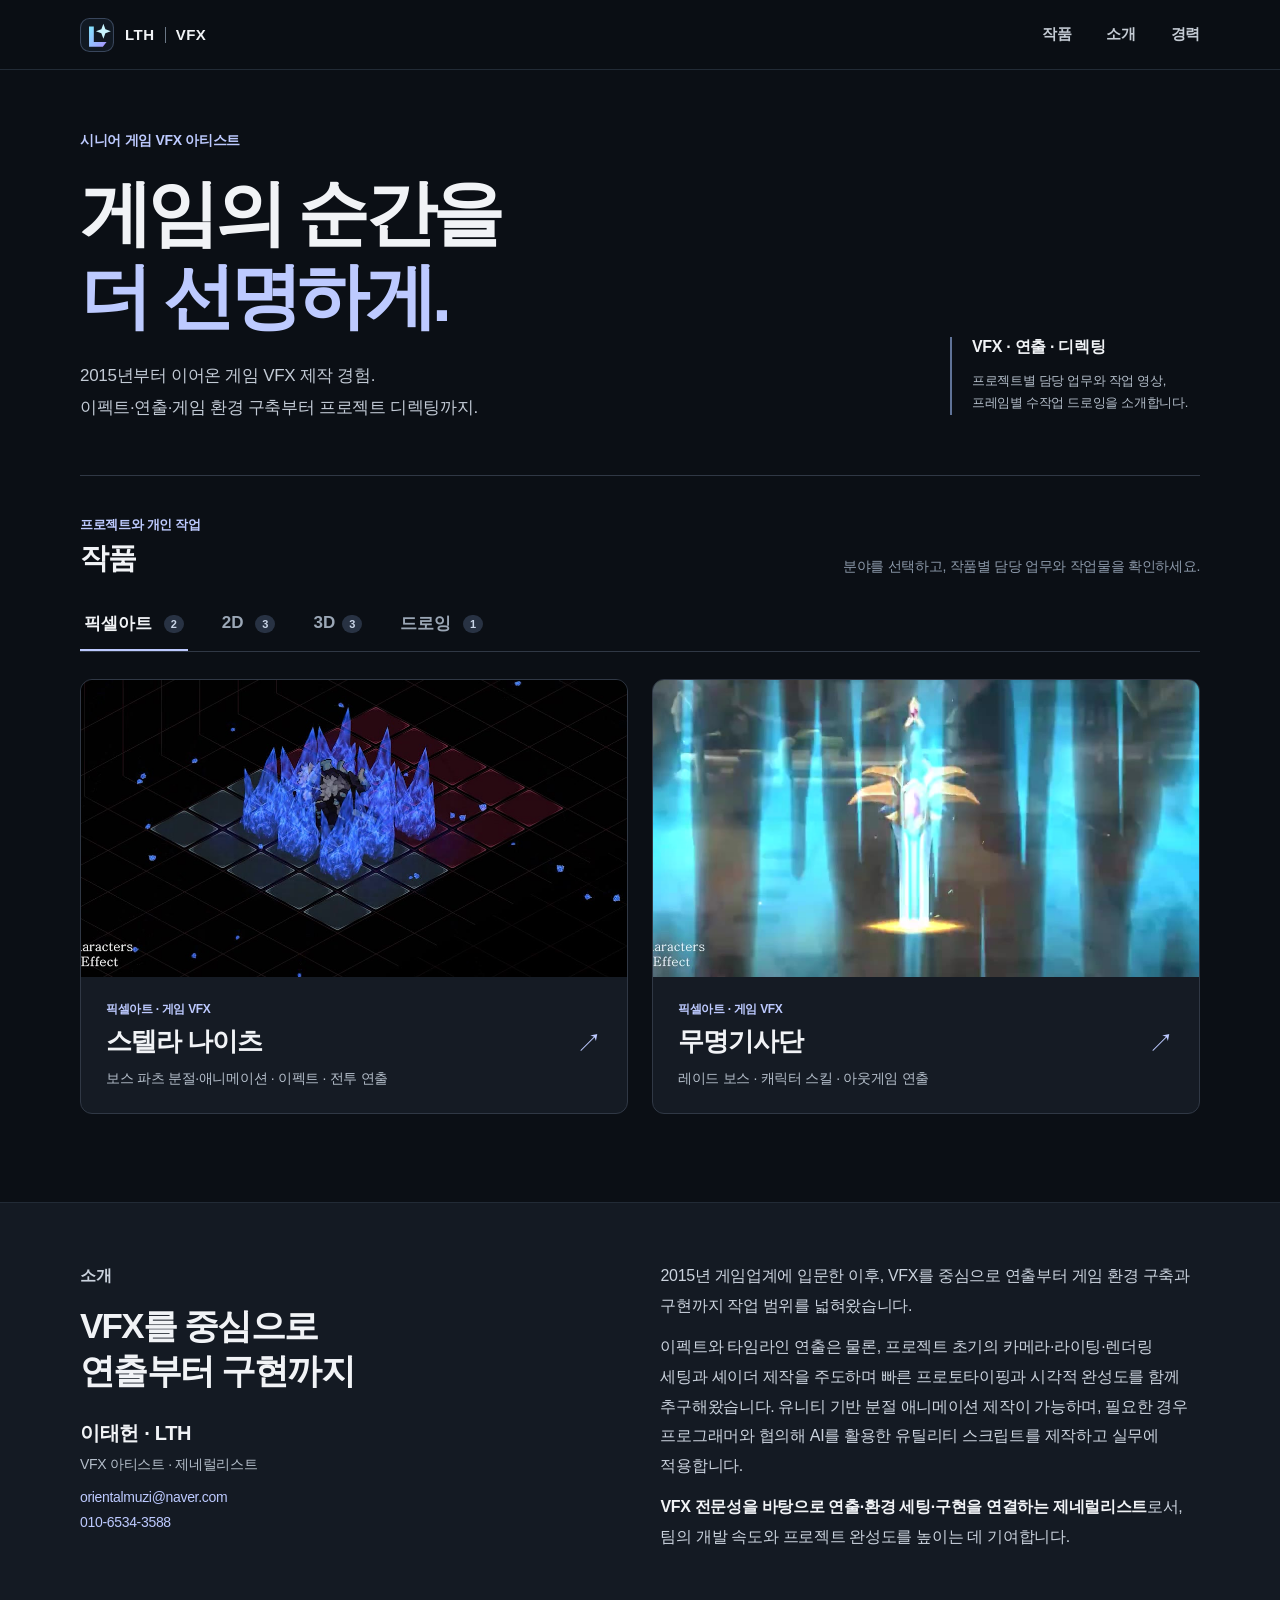
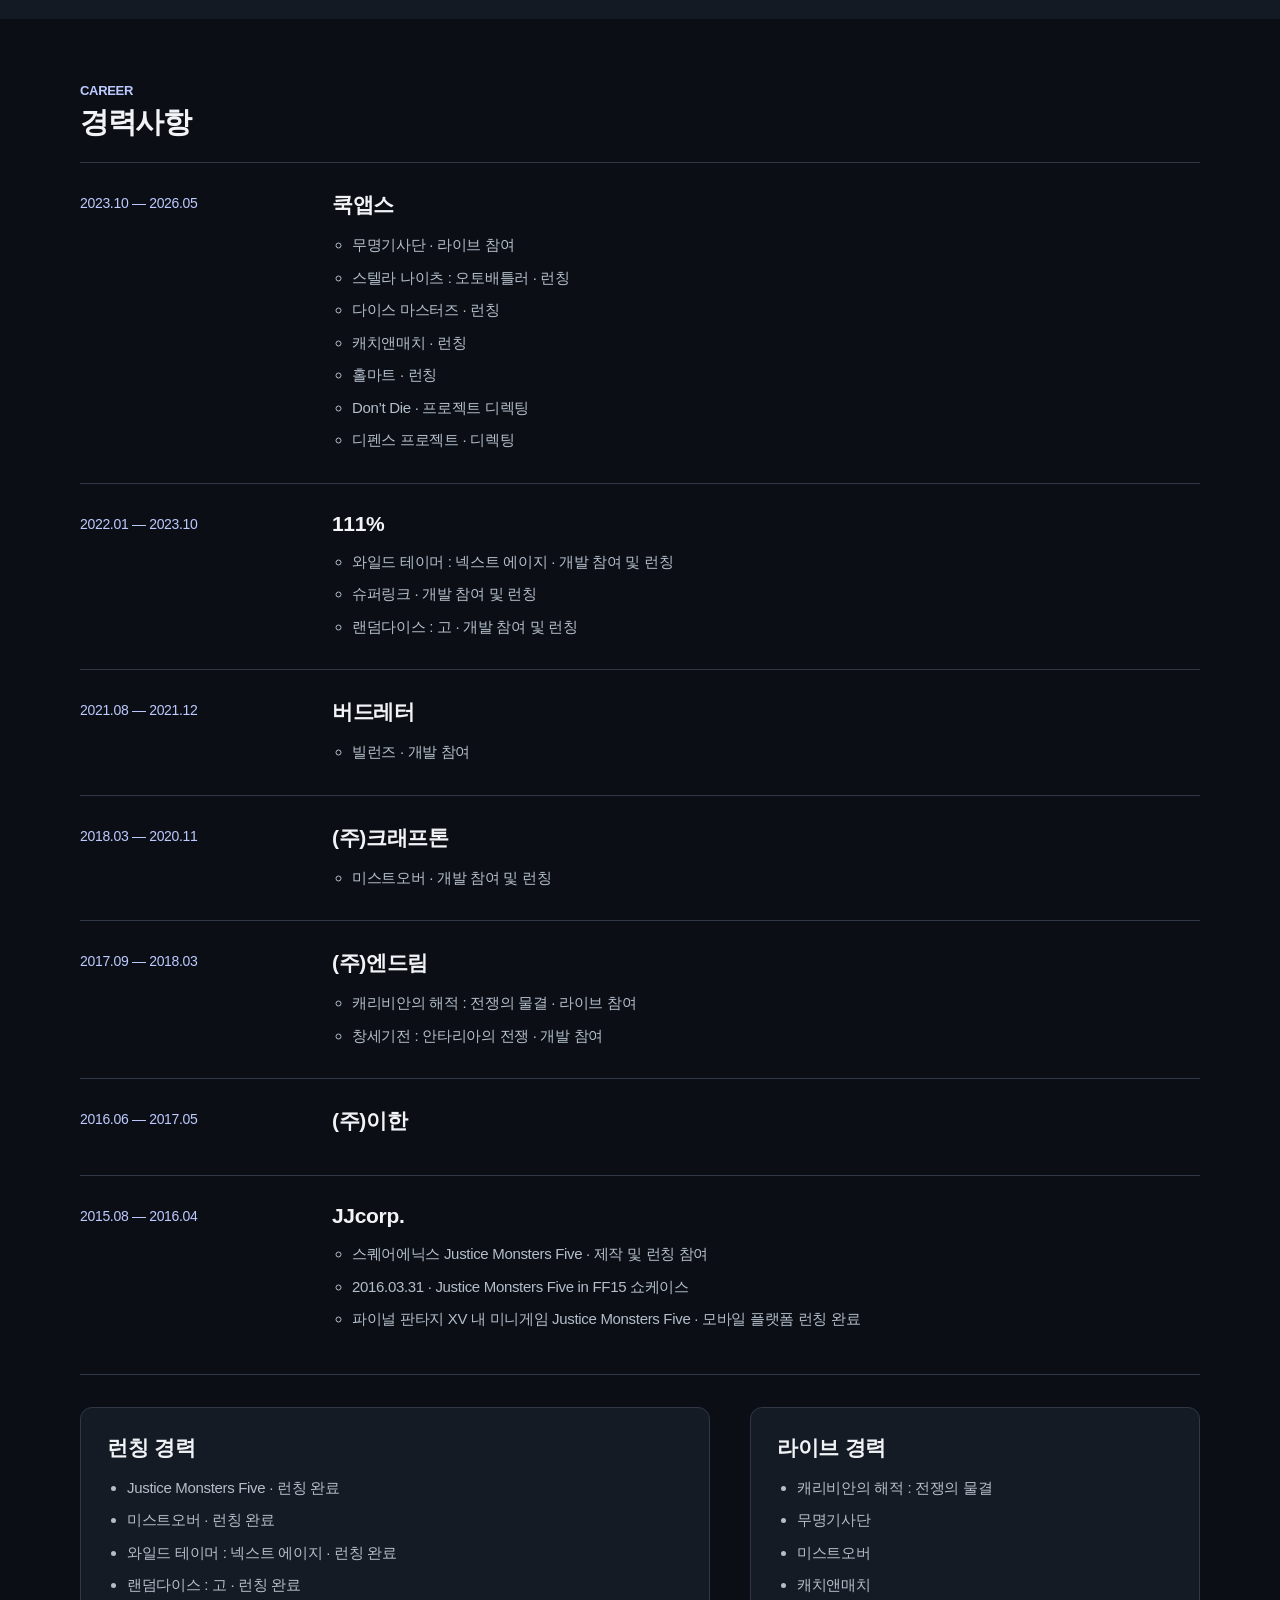
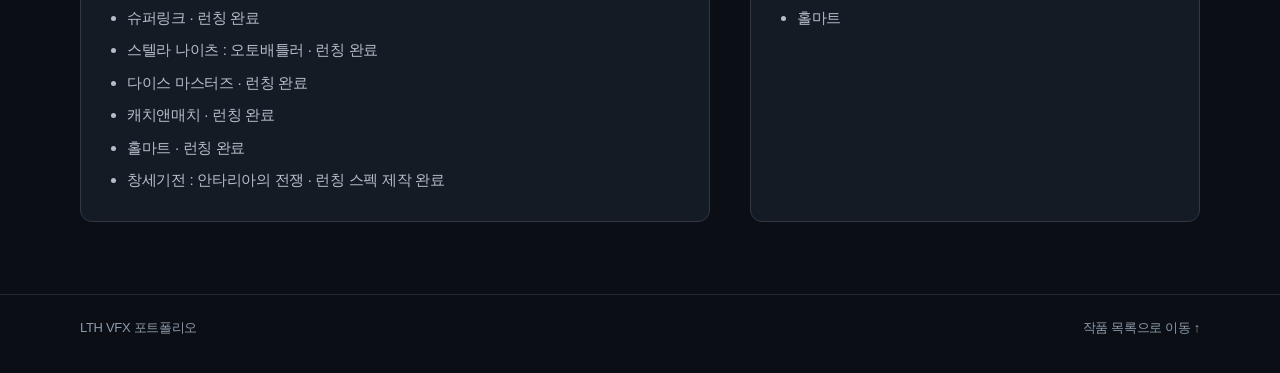
==== index.html @ adb791d5 "Add Mistover, Catch and Match, and Wholemart live experience" ====
<!DOCTYPE html>
<html lang="ko"><head>
<meta charset="utf-8"/><meta content="width=device-width, initial-scale=1" name="viewport"/>
<meta content="#0d1117" name="theme-color"/><meta content="시니어 게임 VFX 아티스트 포트폴리오. 주요 게임 프로젝트와 시각효과 및 연출 작업." name="description"/>
<title>메인 | LTH VFX 포트폴리오</title>
<link href="assets/style.css" rel="stylesheet"/><link href="assets/favicon.svg" rel="icon" type="image/svg+xml"/></head>
<body><a class="skip" href="#main">본문 바로가기</a>
<header class="site-header"><div class="container header-layout"><a aria-label="LTH VFX 포트폴리오 홈" class="brand" href="index.html"><img class="brand-mark" src="assets/lth-mark.svg" alt=""><span>LTH <span class="brand-divider"></span> VFX</span></a>
<nav aria-label="주요 메뉴" class="top-nav"><a href="index.html#projects">작품</a><a href="index.html#profile">소개</a><a href="index.html#career">경력</a></nav></div></header>
<main id="main">
<section class="intro container">
<div><p class="eyebrow">시니어 게임 VFX 아티스트</p>
<h1>게임의 순간을<br/><em>더 선명하게.</em></h1>
<p class="intro-copy">2015년부터 이어온 게임 VFX 제작 경험.<br/>이펙트·연출·게임 환경 구축부터 프로젝트 디렉팅까지.</p></div>
<div class="intro-aside"><strong>VFX · 연출 · 디렉팅</strong><span>프로젝트별 담당 업무와 작업 영상,<br/>프레임별 수작업 드로잉을 소개합니다.</span></div>
</section>
<section aria-labelledby="projects-title" class="work-section container" id="projects">
<div class="section-bar works-head"><div><p class="section-kicker">프로젝트와 개인 작업</p><h2 id="projects-title">작품</h2></div><span class="quiet">분야를 선택하고, 작품별 담당 업무와 작업물을 확인하세요.</span></div>
<div aria-label="작품 분야" class="tabs" role="tablist">
<button aria-controls="cat-pixel" aria-selected="true" class="tab active" data-cat="pixel" id="tab-pixel" role="tab" type="button">픽셀아트 <small>2</small></button>
<button aria-controls="cat-2d" aria-selected="false" class="tab" data-cat="2d" id="tab-2d" role="tab" type="button">2D <small>3</small></button>
<button aria-controls="cat-3d" aria-selected="false" class="tab" data-cat="3d" id="tab-3d" role="tab" type="button">3D<small>3</small></button>
<button aria-controls="cat-drawing" aria-selected="false" class="tab" data-cat="drawing" id="tab-drawing" role="tab" type="button">드로잉 <small>1</small></button>
</div>
<div aria-labelledby="tab-pixel" class="tab-panel" id="cat-pixel" role="tabpanel">
<div class="project-list"><a class="game-card" href="stella.html"><div class="game-image"><img alt="스텔라 나이츠 얼음 소환 연출" loading="lazy" src="assets/posters/stella_hero.jpg"/></div><div class="game-meta"><div><span class="game-type">픽셀아트 · 게임 VFX</span><h3>스텔라 나이츠</h3><p>보스 파츠 분절·애니메이션 · 이펙트 · 전투 연출</p></div><span aria-hidden="true" class="card-arrow">↗</span></div></a>
<a class="game-card" href="knight.html"><div class="game-image"><img alt="무명기사단 검 소환 연출" loading="lazy" src="assets/posters/knight_hero.jpg"/></div><div class="game-meta"><div><span class="game-type">픽셀아트 · 게임 VFX</span><h3>무명기사단</h3><p>레이드 보스 · 캐릭터 스킬 · 아웃게임 연출</p></div><span aria-hidden="true" class="card-arrow">↗</span></div></a>
</div>
</div>
<div aria-labelledby="tab-2d" class="tab-panel" hidden="" id="cat-2d" role="tabpanel"><div class="project-list"><a class="game-card" href="dontdie.html"><div class="game-image"><img class="wholemart-cover" alt="Don’t Die 프로젝트 플레이 화면" loading="lazy" src="assets/posters/dontdie_feature.jpg"/></div><div class="game-meta"><div><span class="game-type">2D · 개발 기간 2개월</span><h3>Don’t Die</h3><p>프로젝트 디렉터 · 프로젝트 매니저 · 연출 · 이펙트</p></div><span aria-hidden="true" class="card-arrow">↗</span></div></a>
<a class="game-card" href="dice.html"><div class="game-image"><img class="wholemart-cover" alt="다이스 마스터즈 제안서 타임라인 연출" loading="lazy" src="assets/posters/dice_proposal.jpg"/></div><div class="game-meta"><div><span class="game-type">2D · 캐주얼 게임</span><h3>다이스 마스터즈</h3><p>환경 세팅 · 타임라인 연출 · 이펙트 · 셰이더 · 애니메이션</p></div><span aria-hidden="true" class="card-arrow">↗</span></div></a>
<a class="game-card" href="mistover.html"><div class="game-image"><img alt="미스트오버 스킬 공격 연출" loading="lazy" src="assets/posters/mistover_feature.jpg"/></div><div class="game-meta"><div><span class="game-type">2D · 게임 VFX</span><h3>미스트오버</h3><p>인게임·아웃게임 연출 및 이펙트 총괄</p></div><span aria-hidden="true" class="card-arrow">↗</span></div></a></div></div>
<div aria-labelledby="tab-3d" class="tab-panel" hidden="" id="cat-3d" role="tabpanel"><div class="project-list"><a class="game-card" href="wholemart.html"><div class="game-image"><img class="wholemart-cover" alt="홀마트 3D 오브젝트 상호작용과 선풍기 아이템 연출" loading="lazy" src="assets/posters/wholemart_highlight.jpg"/></div><div class="game-meta"><div><span class="game-type">3D · 캐주얼 게임</span><h3>홀마트</h3><p>환경 세팅 · 연출 · 이펙트 · 셰이더 · 애니메이션 · 스크립트</p></div><span aria-hidden="true" class="card-arrow">↗</span></div></a>
<a class="game-card" href="yahtzee.html"><div class="game-image"><img class="wholemart-cover" alt="얏찌 빙고 다이스 트리플 빙고 연출" loading="lazy" src="assets/posters/yahtzee_feature.jpg"/></div><div class="game-meta"><div><span class="game-type">3D · 캐주얼 게임</span><h3>얏찌 빙고 다이스</h3><p>환경 세팅 · 연출 · 이펙트 · 셰이더 · 애니메이션 · 3D 모델링</p></div><span aria-hidden="true" class="card-arrow">↗</span></div></a>
<a class="game-card" href="antaria.html"><div class="game-image"><img alt="창세기전 : 안타리아의 전쟁의 대형 보스 화염 공격 장면" loading="lazy" src="assets/posters/antaria_hero.jpg"/></div><div class="game-meta"><div><span class="game-type">3D · 전투 및 시각효과</span><h3>창세기전 : 안타리아의 전쟁</h3><p>2017.09 ~ 2018.03 재직 · 캐릭터·보스·아웃게임 스킬 이펙트</p></div><span aria-hidden="true" class="card-arrow">↗</span></div></a></div></div>
<div aria-labelledby="tab-drawing" class="tab-panel" hidden id="cat-drawing" role="tabpanel"><div class="project-list"><a class="game-card" href="drawing.html"><div class="game-image"><img alt="수작업 스프라이트 시퀀스 드로잉" loading="lazy" src="assets/posters/sprites_reel.jpg"/></div><div class="game-meta"><div><span class="game-type">드로잉 · 프레임별 수작업</span><h3>스프라이트 시퀀스</h3><p>Aseprite 도트 시퀀스 · SketchBook 드로잉 이펙트</p></div><span aria-hidden="true" class="card-arrow">↗</span></div></a></div></div>
</section>
<section class="profile-section" id="profile"><div class="container profile-layout"><div><p class="section-kicker">소개</p><h2>VFX를 중심으로<br/>연출부터 구현까지</h2><div class="profile-contact"><strong>이태헌 · LTH</strong><span>VFX 아티스트 · 제네럴리스트</span><a href="mailto:orientalmuzi@naver.com">orientalmuzi@naver.com</a><a href="tel:+821065343588">010-6534-3588</a></div></div><div><p>2015년 게임업계에 입문한 이후, VFX를 중심으로 연출부터 게임 환경 구축과 구현까지 작업 범위를 넓혀왔습니다.</p><p>이펙트와 타임라인 연출은 물론, 프로젝트 초기의 카메라·라이팅·렌더링 세팅과 셰이더 제작을 주도하며 빠른 프로토타이핑과 시각적 완성도를 함께 추구해왔습니다. 유니티 기반 분절 애니메이션 제작이 가능하며, 필요한 경우 프로그래머와 협의해 AI를 활용한 유틸리티 스크립트를 제작하고 실무에 적용합니다.</p><p><strong>VFX 전문성을 바탕으로 연출·환경 세팅·구현을 연결하는 제네럴리스트</strong>로서, 팀의 개발 속도와 프로젝트 완성도를 높이는 데 기여합니다.</p></div></div></section>
<section class="career-section container" id="career" aria-labelledby="career-title"><div class="section-bar"><div><p class="section-kicker">CAREER</p><h2 id="career-title">경력사항</h2></div></div><ol class="career-list"><li class="career-entry"><p class="career-date">2023.10 — 2026.05</p><div><h3>쿡앱스</h3><ul><li>무명기사단 · 라이브 참여</li><li>스텔라 나이츠 : 오토배틀러 · 런칭</li><li>다이스 마스터즈 · 런칭</li><li>캐치앤매치 · 런칭</li><li>홀마트 · 런칭</li><li>Don’t Die · 프로젝트 디렉팅</li><li>디펜스 프로젝트 · 디렉팅</li></ul></div></li><li class="career-entry"><p class="career-date">2022.01 — 2023.10</p><div><h3>111%</h3><ul><li>와일드 테이머 : 넥스트 에이지 · 개발 참여 및 런칭</li><li>슈퍼링크 · 개발 참여 및 런칭</li><li>랜덤다이스 : 고 · 개발 참여 및 런칭</li></ul></div></li><li class="career-entry"><p class="career-date">2021.08 — 2021.12</p><div><h3>버드레터</h3><ul><li>빌런즈 · 개발 참여</li></ul></div></li><li class="career-entry"><p class="career-date">2018.03 — 2020.11</p><div><h3>(주)크래프톤</h3><ul><li>미스트오버 · 개발 참여 및 런칭</li></ul></div></li><li class="career-entry"><p class="career-date">2017.09 — 2018.03</p><div><h3>(주)엔드림</h3><ul><li>캐리비안의 해적 : 전쟁의 물결 · 라이브 참여</li><li>창세기전 : 안타리아의 전쟁 · 개발 참여</li></ul></div></li><li class="career-entry"><p class="career-date">2016.06 — 2017.05</p><div><h3>(주)이한</h3></div></li><li class="career-entry"><p class="career-date">2015.08 — 2016.04</p><div><h3>JJcorp.</h3><ul><li>스퀘어에닉스 Justice Monsters Five · 제작 및 런칭 참여</li><li>2016.03.31 · Justice Monsters Five in FF15 쇼케이스</li><li>파이널 판타지 XV 내 미니게임 Justice Monsters Five · 모바일 플랫폼 런칭 완료</li></ul></div></li></ol><div class="career-summary"><section aria-labelledby="launch-title"><h3 id="launch-title">런칭 경력</h3><ul><li>Justice Monsters Five · 런칭 완료</li><li>미스트오버 · 런칭 완료</li><li>와일드 테이머 : 넥스트 에이지 · 런칭 완료</li><li>랜덤다이스 : 고 · 런칭 완료</li><li>슈퍼링크 · 런칭 완료</li><li>스텔라 나이츠 : 오토배틀러 · 런칭 완료</li><li>다이스 마스터즈 · 런칭 완료</li><li>캐치앤매치 · 런칭 완료</li><li>홀마트 · 런칭 완료</li><li>창세기전 : 안타리아의 전쟁 · 런칭 스펙 제작 완료</li></ul></section><section aria-labelledby="live-title"><h3 id="live-title">라이브 경력</h3><ul><li>캐리비안의 해적 : 전쟁의 물결</li><li>무명기사단</li><li>미스트오버</li><li>캐치앤매치</li><li>홀마트</li></ul></section></div></section>
</main><footer class="site-footer"><div class="container foot-layout"><span>LTH VFX 포트폴리오</span><a href="index.html#projects">작품 목록으로 이동 ↑</a></div></footer>
<script defer src="assets/app.js"></script></body></html>
---- assets/style.css ----
:root{color-scheme:dark;--bg:#0b0f15;--panel:#151b24;--line:#303845;--line2:#222b36;--fg:#f1f3f6;--sub:#b4beca;--muted:#8c99aa;--accent:#bdcaff;--max:1120px}
*,*::before,*::after{box-sizing:border-box}html{scroll-behavior:smooth}body{margin:0;background:var(--bg);color:var(--fg);font-family:"Pretendard Variable",Pretendard,"Noto Sans KR","Apple SD Gothic Neo","Malgun Gothic",Arial,sans-serif;letter-spacing:-.02em;word-break:keep-all;-webkit-font-smoothing:antialiased}button{font:inherit;cursor:pointer;color:inherit}a{color:inherit;text-decoration:none}button,a{-webkit-tap-highlight-color:transparent}button:focus-visible,a:focus-visible,summary:focus-visible{outline:3px solid var(--accent);outline-offset:4px}img{display:block;max-width:100%}h1,h2,h3,p{margin-top:0}.container{width:min(calc(100% - 64px),var(--max));margin-inline:auto}
.skip{position:absolute;z-index:50;top:-60px;left:12px;background:var(--accent);color:var(--bg);padding:12px}.skip:focus{top:12px}.site-header{height:70px;position:sticky;top:0;z-index:10;background:#0b0f15f2;backdrop-filter:blur(10px);border-bottom:1px solid var(--line2)}.header-layout{height:100%;display:flex;align-items:center;justify-content:space-between;gap:20px}.brand{font-size:15px;font-weight:800;letter-spacing:.035em;display:inline-flex;align-items:center;gap:11px;white-space:nowrap}.brand-divider{width:1px;height:16px;background:#6b7786;display:inline-block}.top-nav{display:flex;gap:35px;font-size:15px;color:#c4cbd4;font-weight:600}.top-nav a:hover{color:#fff}
.intro{padding-top:62px;padding-bottom:52px;display:flex;justify-content:space-between;gap:32px;align-items:end}.eyebrow{font-size:14px;color:var(--accent);font-weight:750;margin:0 0 22px}.intro h1{font-size:clamp(45px,5.6vw,77px);line-height:1.16;font-weight:800;letter-spacing:-.065em;margin:0 0 22px}.intro h1 em{font-style:normal;color:var(--accent)}.intro-copy{font-size:17px;color:#c3cbd6;line-height:1.85;margin:0}.intro-aside{border-left:2px solid #607398;padding-left:20px;flex:0 0 250px;margin-bottom:8px}.intro-aside strong{display:block;font-size:16px;margin-bottom:12px}.intro-aside span{display:block;font-size:13px;color:var(--sub);line-height:1.75}
.section-bar{display:flex;justify-content:space-between;gap:20px;align-items:end;margin-bottom:20px}.section-bar h2{font-size:29px;letter-spacing:-.045em;line-height:1.3;margin:0}.section-kicker{font-size:13px;color:var(--accent);font-weight:750;margin:0 0 6px}.quiet{color:var(--muted);font-size:14px;line-height:1.65;text-align:right}
.reel-section{padding:0 0 65px}.reel-preview,.featured-video{position:relative;width:100%;padding:0;border:1px solid #303b48;background:#111820;border-radius:13px;display:block;overflow:hidden;text-align:left;isolation:isolate;cursor:pointer}.reel-preview{aspect-ratio:2.7}.reel-preview .duo-image{display:grid;grid-template-columns:1fr 1fr;height:100%;width:100%}.reel-preview img{width:100%;height:100%;object-fit:cover;filter:brightness(.74)}.reel-preview::after,.featured-video::after{content:"";position:absolute;inset:0;background:linear-gradient(to top,rgba(0,0,0,.6),transparent 45%);pointer-events:none;z-index:0}.reel-preview:hover img,.featured-video:hover>img{filter:brightness(.91)}.reel-preview img,.featured-video>img{transition:filter .22s}.play-big{position:absolute;z-index:1;top:50%;left:50%;transform:translate(-50%,-50%);border-radius:50%;width:76px;height:76px;display:grid;place-items:center;font-size:25px;color:#111829;background:#eaf0ffed;padding-left:4px;box-shadow:0 12px 40px #0009}.watch-caption{position:absolute;z-index:1;left:26px;bottom:22px;font-size:17px;font-weight:700;letter-spacing:0;color:white}
.work-section{scroll-margin-top:92px;padding-bottom:88px}.works-head{border-top:1px solid var(--line);padding-top:40px;margin-bottom:24px}.tabs{display:flex;gap:30px;border-bottom:1px solid var(--line);margin-bottom:27px}.tab{background:transparent;border:0;color:#9ba7b6;font-size:17px;font-weight:750;padding:10px 4px 16px;position:relative;white-space:nowrap;cursor:pointer}.tab.active{color:var(--fg)}.tab.active::after{content:"";position:absolute;bottom:-1px;left:0;right:0;height:3px;background:var(--accent)}.tab small{background:#283243;color:#cbd6e8;font-size:11px;border-radius:20px;padding:3px 7px;margin-left:7px;vertical-align:middle}.tab-panel[hidden]{display:none}.project-list{display:grid;grid-template-columns:repeat(2,minmax(0,1fr));gap:24px}.game-card{display:block;border:1px solid var(--line);background:var(--panel);border-radius:12px;overflow:hidden;transition:border-color .18s,transform .18s}.game-card:hover{border-color:#7188bc;transform:translateY(-3px)}.game-image{aspect-ratio:16/8.7;overflow:hidden;background:linear-gradient(120deg,#253549,#181d2b 60%,#3b3053)}.game-image img{width:100%;height:100%;object-fit:cover;transition:transform .35s}.game-card:hover img{transform:scale(1.025)}.game-meta{display:flex;justify-content:space-between;gap:16px;padding:22px 25px 24px;align-items:center}.game-type{font-size:12px;color:var(--accent);font-weight:750}.game-meta h3{font-size:26px;letter-spacing:-.04em;margin:6px 0 8px}.game-meta p{font-size:14px;color:var(--sub);line-height:1.6;margin:0}.card-arrow{font-size:26px;color:var(--accent);align-self:center}.empty-state{border:1px dashed #445164;padding:55px 22px;text-align:center;color:#c5cfde;border-radius:12px;font-size:16px}
.profile-section{background:#141a23;border-top:1px solid var(--line2);padding:58px 0 68px;scroll-margin-top:70px}.profile-layout{display:grid;grid-template-columns:1fr 1.1fr;gap:90px;align-items:start}.profile-layout h2{font-size:35px;line-height:1.3;letter-spacing:-.05em;margin:12px 0 0}.profile-layout p{font-size:16px;line-height:1.85;color:#cbd3de;margin:0}.profile-layout p+p{margin-top:12px}.profile-layout .profile-secondary{font-size:14px;color:var(--muted)}.profile-layout strong{color:var(--fg)}.site-footer{padding:24px 0 36px;color:#8d9aab;font-size:13px;border-top:1px solid #202630}.foot-layout{display:flex;align-items:center;justify-content:space-between;gap:12px}.foot-layout a:hover{color:var(--fg)}
.detail-content{padding-bottom:52px}.back-nav{display:flex;align-items:center;justify-content:space-between;gap:15px;padding:32px 0 42px;font-size:14px}.back-nav a{color:#d6e0ec;font-weight:700}.back-nav a:hover{color:var(--accent)}.crumb-end{color:var(--muted)}.detail-intro .eyebrow{margin-bottom:14px}.detail-intro h1{font-size:clamp(46px,6vw,72px);line-height:1.2;letter-spacing:-.065em;margin:0 0 14px}.detail-description{font-size:17px;line-height:1.85;color:#bfc9d6;max-width:840px;margin:0 0 28px}.role-summary{border-top:1px solid var(--line);border-bottom:1px solid var(--line);padding:22px 0;display:grid;grid-template-columns:.85fr 1.5fr;gap:20px}.role-summary>div{display:flex;flex-direction:column;gap:9px}.role-title{font-size:12px;color:var(--muted);font-weight:700}.role-summary strong{font-size:17px;font-weight:750}.tag-row{display:flex;flex-wrap:wrap;gap:8px}.tag-row span{font-size:13px;color:#cbd5e3;background:#1c2634;border:1px solid #344153;padding:7px 10px;border-radius:5px}.exclusion{font-size:13px;color:var(--muted);margin:13px 0 0}.main-clip{padding:56px 0 62px}.featured-video{aspect-ratio:2.7}.featured-video>img{width:100%;height:100%;object-fit:cover;filter:brightness(.79)}
.clips-section{padding:0 0 62px}.clips-grid{display:grid;grid-template-columns:repeat(2,minmax(0,1fr));gap:20px}.clip-card{border:1px solid var(--line);border-radius:11px;padding:0;background:#141a23;text-align:left;overflow:hidden;display:block;min-width:0;transition:border-color .2s;cursor:pointer}.clip-card:hover{border-color:#8395c0}.clip-thumb{display:block;position:relative;aspect-ratio:16/8.8;background:linear-gradient(115deg,#15283b,#2b3154);overflow:hidden}.clip-thumb img{width:100%;height:100%;object-fit:cover;transition:transform .2s;filter:brightness(.85)}.clip-card:hover img{transform:scale(1.025);filter:brightness(1)}.play-small{position:absolute;top:50%;left:50%;transform:translate(-50%,-50%);display:grid;place-items:center;padding-left:3px;border-radius:50%;width:46px;height:46px;background:#e5ecfcdd;color:#131b24;font-size:15px}.clip-caption{display:flex;align-items:center;justify-content:space-between;padding:18px 20px;gap:12px}.clip-caption strong{font-size:17px;font-weight:750}.clip-caption small{font-size:12px;color:var(--muted);text-align:right}
.full-section{border-top:1px solid var(--line);padding:36px 0 0}.full-details{border:1px solid var(--line);border-radius:11px;background:#151b24;overflow:hidden}.full-details summary{list-style:none;padding:22px 26px;display:flex;align-items:center;justify-content:space-between;gap:12px;cursor:pointer}.full-details summary::-webkit-details-marker{display:none}.full-details summary strong{display:block;font-size:17px}.full-details summary small{display:block;font-size:13px;color:var(--muted);margin-top:8px}.details-arrow{font-size:29px;color:var(--accent);transition:transform .2s}.full-details[open] .details-arrow{transform:rotate(180deg)}.full-player{border-top:1px solid var(--line)}.full-player video{display:block;max-height:690px;width:100%;background:#000}.project-next{margin-top:52px;border-top:1px solid var(--line);padding-top:25px}.project-next a{display:flex;align-items:center;justify-content:space-between;gap:20px;font-size:14px;color:var(--sub)}.project-next strong{font-size:20px;color:var(--accent)}.video-dialog{position:fixed;inset:0;max-width:min(1100px,calc(100% - 30px));width:min(1100px,calc(100% - 30px));max-height:calc(100% - 40px);padding:0;border:1px solid #384454;border-radius:13px;background:#111820;color:#fff;overflow:hidden}.video-dialog::backdrop{background:#000c;backdrop-filter:blur(6px)}.dialog-head{height:54px;display:flex;align-items:center;justify-content:space-between;padding:0 19px;gap:16px}.dialog-title{font-size:15px;font-weight:700;overflow:hidden;text-overflow:ellipsis;white-space:nowrap}.dialog-close{border:1px solid #4e5b68;padding:8px 13px;color:#fff;background:transparent;border-radius:6px;font-size:14px}.video-dialog video{width:100%;max-height:calc(100vh - 120px);background:#000;display:block}
@media(max-width:820px){.container{width:calc(100% - 42px)}.intro{padding:50px 0 36px}.intro-aside{display:none}.intro h1{font-size:clamp(44px,7.4vw,66px)}.quiet{max-width:200px}.project-list{gap:13px}.game-meta{padding:18px}.game-meta h3{font-size:24px}.profile-layout{gap:45px}.reel-preview{aspect-ratio:2.2}.featured-video{aspect-ratio:2.3}}
@media(max-width:590px){.site-header{height:62px}.container{width:calc(100% - 34px)}.brand{font-size:12px;gap:8px}.top-nav{gap:20px;font-size:14px}.intro{padding:39px 0 35px}.intro h1{font-size:45px;margin-bottom:18px}.intro-copy{font-size:15px;line-height:1.8}.eyebrow{font-size:13px;margin-bottom:16px}.section-bar{align-items:start;gap:10px}.section-bar h2{font-size:25px}.quiet{font-size:12px;max-width:144px}.reel-section{padding-bottom:43px}.reel-preview{aspect-ratio:1.75}.play-big{width:59px;height:59px;font-size:20px}.watch-caption{left:15px;bottom:14px;font-size:14px}.works-head{padding-top:30px}.work-section{padding-bottom:54px}.tabs{gap:22px;margin-bottom:18px}.tab{font-size:16px}.project-list{grid-template-columns:1fr;gap:18px}.game-image{aspect-ratio:16/8.5}.game-meta h3{font-size:24px}.game-meta p{font-size:13px}.profile-section{padding:40px 0 48px}.profile-layout{grid-template-columns:1fr;gap:18px}.profile-layout h2{font-size:30px}.profile-layout p{font-size:14px}.site-footer{font-size:12px}.back-nav{padding:24px 0 28px}.detail-intro h1{font-size:48px}.detail-description{font-size:15px;margin-bottom:22px}.role-summary{grid-template-columns:1fr;gap:20px;padding:20px 0}.role-summary strong{font-size:15px}.tag-row span{font-size:12px}.exclusion{font-size:12px;line-height:1.6}.main-clip{padding:41px 0 44px}.featured-video{aspect-ratio:1.85}.clips-section{padding-bottom:45px}.clips-grid{grid-template-columns:1fr;gap:15px}.clip-caption{padding:15px 17px}.clip-caption strong{font-size:15px}.full-section{padding-top:30px}.full-details summary{padding:19px 18px}.full-details summary strong{font-size:15px}.full-details summary small{font-size:12px}.project-next{margin-top:42px}.project-next strong{font-size:17px;text-align:right}}
@media(prefers-reduced-motion:reduce){html{scroll-behavior:auto}*,*:before,*:after{transition:none!important}}

.work-scope{margin:0;display:grid;gap:14px}.work-scope>div{display:grid;grid-template-columns:80px minmax(0,1fr);gap:12px}.work-scope dt{font-size:14px;font-weight:700;color:var(--fg)}.work-scope dd{margin:0;font-size:14px;line-height:1.7;color:var(--sub)}@media(max-width:590px){.work-scope>div{grid-template-columns:70px minmax(0,1fr);gap:10px}.work-scope dt,.work-scope dd{font-size:13px}}

.wholemart-page .featured-video{aspect-ratio:auto;height:min(70vh,620px);background:#101722}.wholemart-page .featured-video>img,.wholemart-page .clip-thumb img{object-fit:contain;filter:none}.wholemart-page .clip-thumb{aspect-ratio:1/1;background:#101722}.wholemart-page .clip-caption{align-items:flex-start;flex-direction:column;gap:7px}.wholemart-page .clip-caption small{text-align:left}.game-image img.wholemart-cover{object-fit:contain;background:#101722}.wholemart-page .full-player video{height:min(75vh,690px);object-fit:contain}@media(max-width:590px){.wholemart-page .clip-thumb{aspect-ratio:4/5}.wholemart-page .watch-caption{font-size:13px}}

.mistover-page .featured-video,.mistover-page .clip-thumb{aspect-ratio:16/9}

.career-section{padding-top:64px;padding-bottom:72px;scroll-margin-top:90px}.career-list{list-style:none;padding:0;margin:0}.career-entry{display:grid;grid-template-columns:220px minmax(0,1fr);gap:32px;padding:28px 0;border-top:1px solid var(--line)}.career-date{margin:4px 0;color:var(--accent);font-size:14px;font-variant-numeric:tabular-nums}.career-entry h3,.career-summary h3{font-size:21px;margin:0 0 12px}.career-entry ul,.career-summary ul{margin:0;padding-left:20px;color:var(--sub);font-size:15px;line-height:1.9}.career-entry li+li,.career-summary li+li{margin-top:4px}.career-summary{display:grid;grid-template-columns:1.4fr 1fr;gap:40px;border-top:1px solid var(--line);padding-top:32px;margin-top:12px}.career-summary>section{padding:26px;background:var(--panel);border:1px solid var(--line);border-radius:12px}@media(max-width:590px){.career-section{padding-top:40px;padding-bottom:48px}.career-entry{grid-template-columns:1fr;gap:10px;padding:23px 0}.career-entry h3,.career-summary h3{font-size:19px}.career-entry ul,.career-summary ul{font-size:14px}.career-summary{grid-template-columns:1fr;gap:16px}.career-summary>section{padding:20px}}

.drawing-tools{display:flex;flex-wrap:wrap;gap:20px}.drawing-tools a{display:flex;align-items:center;gap:12px;font-weight:700;font-size:14px}.drawing-tools img{width:40px;height:40px;object-fit:contain}.drawing-tools small{display:block;color:var(--muted);font-size:12px;font-weight:400;margin-top:4px}.drawing-page .featured-video{aspect-ratio:1280/692}.drawing-page .featured-video>img{object-fit:contain}.drawing-section{padding-bottom:54px}.drawing-description{color:var(--sub);line-height:1.7;margin:0 0 24px}.drawing-grid{display:grid;grid-template-columns:repeat(3,minmax(0,1fr));gap:20px}.drawing-card{margin:0;border:1px solid var(--line);border-radius:11px;overflow:hidden;background:var(--panel)}.drawing-canvas{aspect-ratio:1;display:grid;place-items:center;background:#000}.drawing-canvas img{display:block;width:100%;height:100%;object-fit:contain}.pixel-canvas img{width:80%;height:80%;image-rendering:pixelated}.drawing-card figcaption{padding:17px;display:flex;justify-content:space-between;align-items:center;gap:8px}.drawing-card small{color:var(--muted);font-size:11px}.tabs{overflow-x:auto}@media(max-width:820px){.drawing-grid{grid-template-columns:repeat(2,minmax(0,1fr))}}@media(max-width:590px){.tabs{gap:16px}.tab{font-size:14px}.tab small{margin-left:4px;padding:3px 5px}.drawing-grid{gap:12px}.drawing-card figcaption{padding:12px;align-items:flex-start;flex-direction:column}.drawing-card strong{font-size:14px}.drawing-tools{gap:16px}.drawing-tools img{width:32px;height:32px}}

.drawing-tools img[src$="aseprite.png"]{image-rendering:pixelated}

:where(a,button,summary):focus-visible{outline:2px solid var(--accent);outline-offset:4px}

.brand .brand-mark{width:34px;height:34px;flex:none}.brand>span{display:flex;align-items:center;gap:10px}@media(max-width:590px){.brand .brand-mark{width:28px;height:28px}.brand>span{gap:6px}}

.profile-contact{display:flex;flex-direction:column;align-items:flex-start;gap:9px;margin-top:26px;font-size:14px}.profile-contact>strong{font-size:20px}.profile-contact>span{color:var(--sub);margin-bottom:6px}.profile-contact a{color:var(--accent);overflow-wrap:anywhere}.profile-contact a:hover{text-decoration:underline}
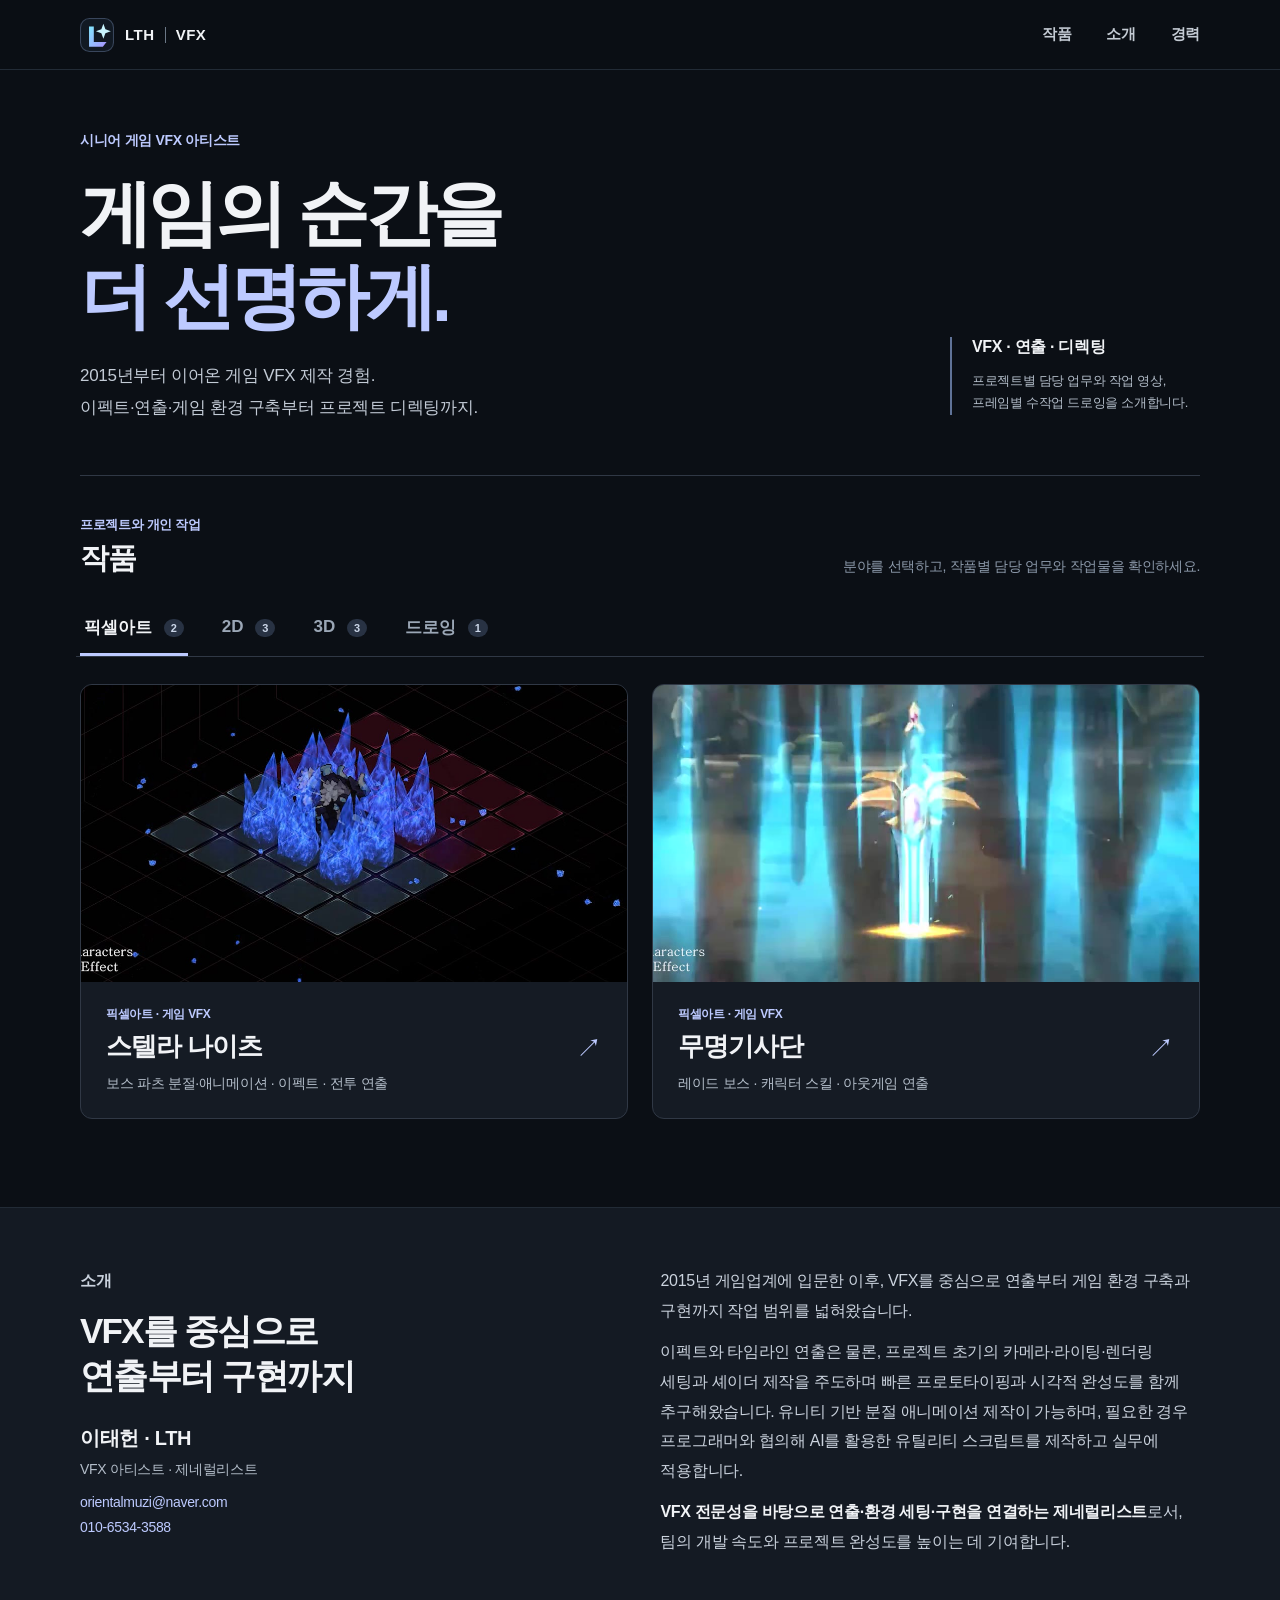
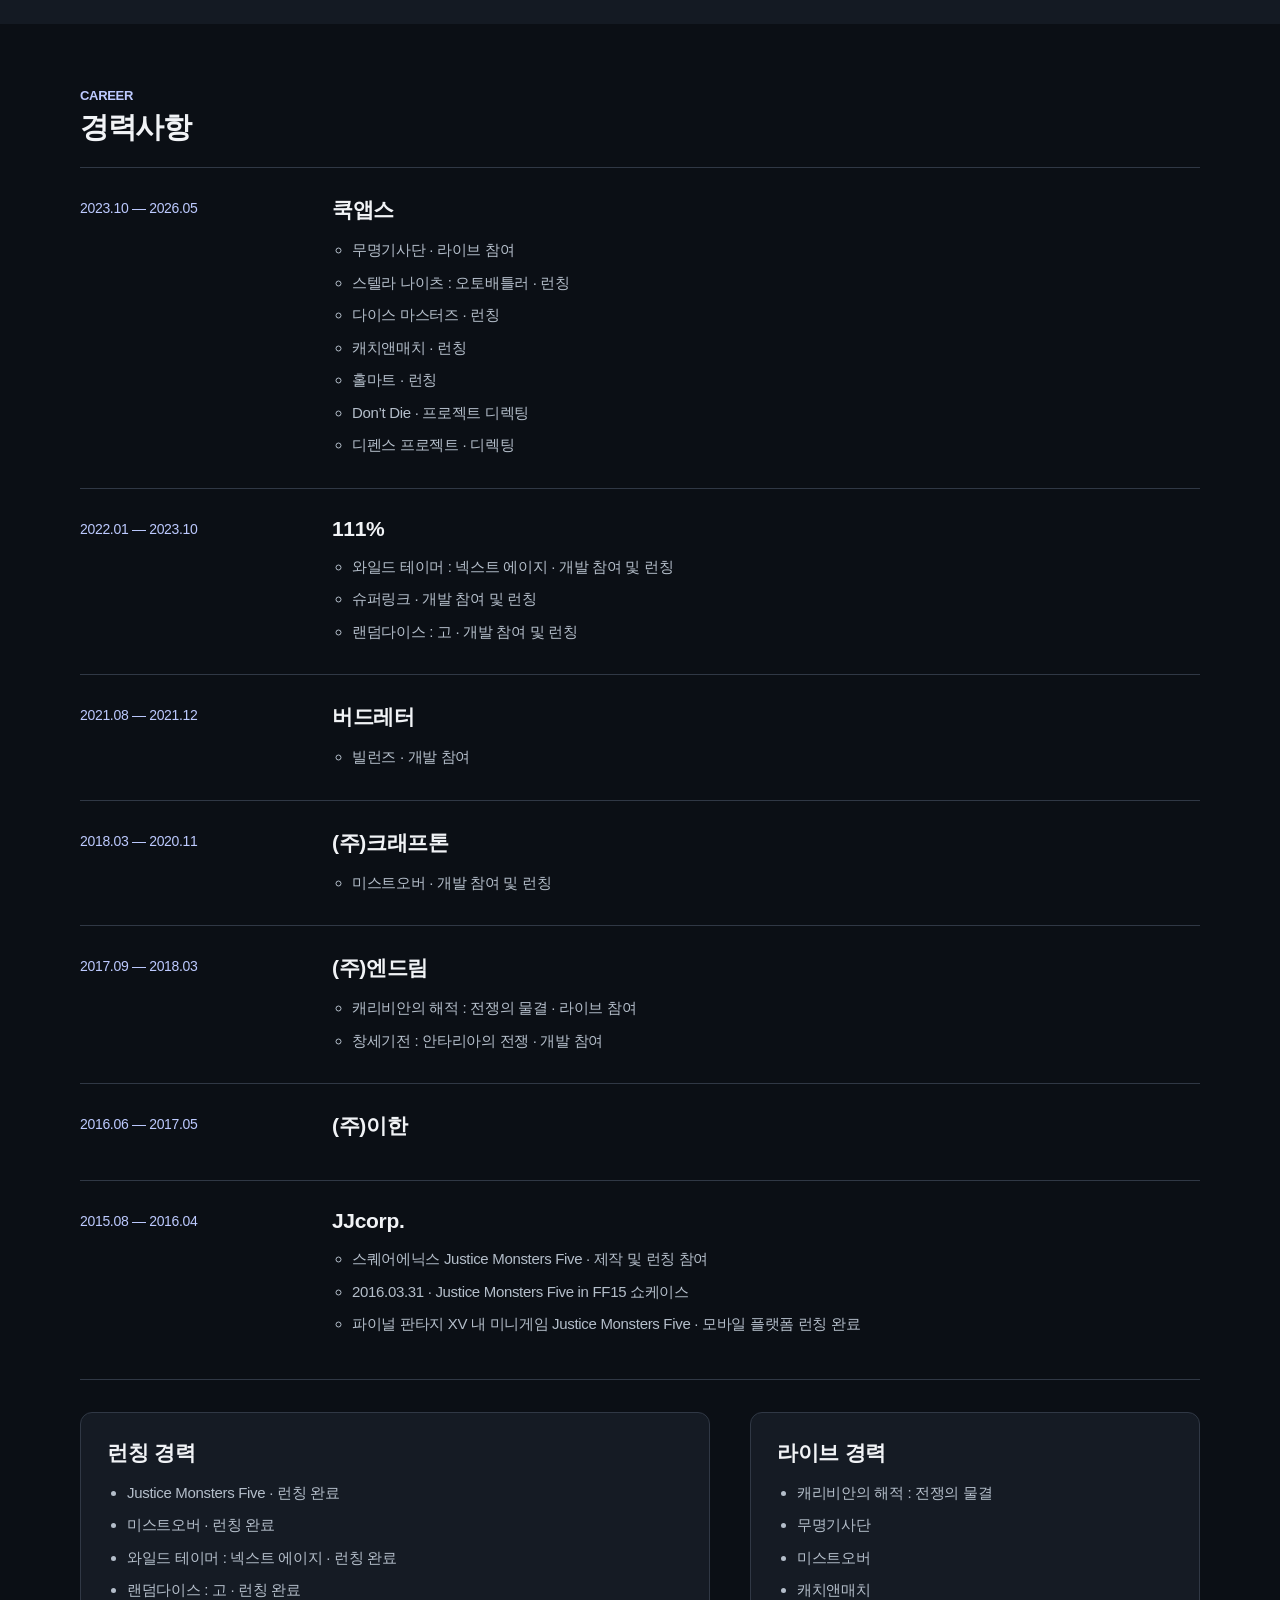
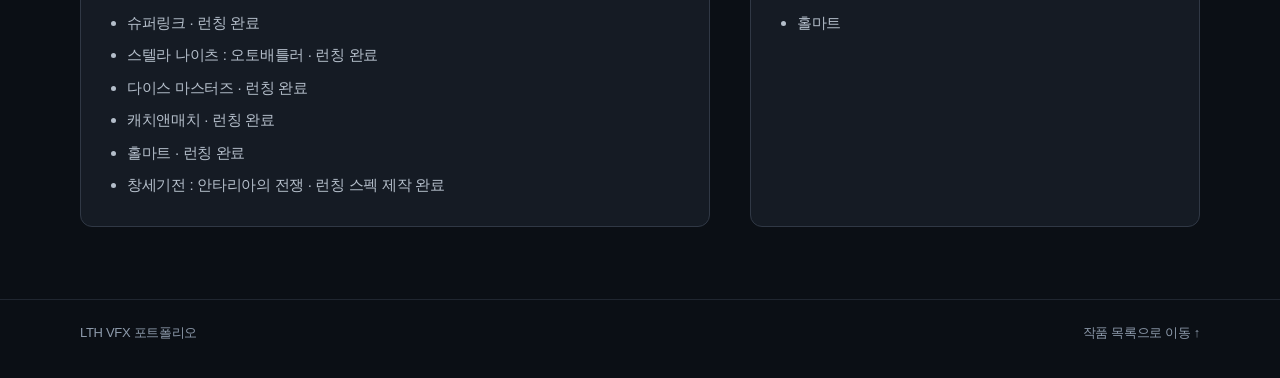
==== commit b23b86f3: "Polish project labels and category tab overflow after portfolio review" ====
--- a/index.html
+++ b/index.html
@@ -19,7 +19,7 @@
 <div aria-label="작품 분야" class="tabs" role="tablist">
 <button aria-controls="cat-pixel" aria-selected="true" class="tab active" data-cat="pixel" id="tab-pixel" role="tab" type="button">픽셀아트 <small>2</small></button>
 <button aria-controls="cat-2d" aria-selected="false" class="tab" data-cat="2d" id="tab-2d" role="tab" type="button">2D <small>3</small></button>
-<button aria-controls="cat-3d" aria-selected="false" class="tab" data-cat="3d" id="tab-3d" role="tab" type="button">3D<small>3</small></button>
+<button aria-controls="cat-3d" aria-selected="false" class="tab" data-cat="3d" id="tab-3d" role="tab" type="button">3D <small>3</small></button>
 <button aria-controls="cat-drawing" aria-selected="false" class="tab" data-cat="drawing" id="tab-drawing" role="tab" type="button">드로잉 <small>1</small></button>
 </div>
 <div aria-labelledby="tab-pixel" class="tab-panel" id="cat-pixel" role="tabpanel">
--- a/assets/style.css
+++ b/assets/style.css
@@ -22,7 +22,7 @@
 
 .career-section{padding-top:64px;padding-bottom:72px;scroll-margin-top:90px}.career-list{list-style:none;padding:0;margin:0}.career-entry{display:grid;grid-template-columns:220px minmax(0,1fr);gap:32px;padding:28px 0;border-top:1px solid var(--line)}.career-date{margin:4px 0;color:var(--accent);font-size:14px;font-variant-numeric:tabular-nums}.career-entry h3,.career-summary h3{font-size:21px;margin:0 0 12px}.career-entry ul,.career-summary ul{margin:0;padding-left:20px;color:var(--sub);font-size:15px;line-height:1.9}.career-entry li+li,.career-summary li+li{margin-top:4px}.career-summary{display:grid;grid-template-columns:1.4fr 1fr;gap:40px;border-top:1px solid var(--line);padding-top:32px;margin-top:12px}.career-summary>section{padding:26px;background:var(--panel);border:1px solid var(--line);border-radius:12px}@media(max-width:590px){.career-section{padding-top:40px;padding-bottom:48px}.career-entry{grid-template-columns:1fr;gap:10px;padding:23px 0}.career-entry h3,.career-summary h3{font-size:19px}.career-entry ul,.career-summary ul{font-size:14px}.career-summary{grid-template-columns:1fr;gap:16px}.career-summary>section{padding:20px}}
 
-.drawing-tools{display:flex;flex-wrap:wrap;gap:20px}.drawing-tools a{display:flex;align-items:center;gap:12px;font-weight:700;font-size:14px}.drawing-tools img{width:40px;height:40px;object-fit:contain}.drawing-tools small{display:block;color:var(--muted);font-size:12px;font-weight:400;margin-top:4px}.drawing-page .featured-video{aspect-ratio:1280/692}.drawing-page .featured-video>img{object-fit:contain}.drawing-section{padding-bottom:54px}.drawing-description{color:var(--sub);line-height:1.7;margin:0 0 24px}.drawing-grid{display:grid;grid-template-columns:repeat(3,minmax(0,1fr));gap:20px}.drawing-card{margin:0;border:1px solid var(--line);border-radius:11px;overflow:hidden;background:var(--panel)}.drawing-canvas{aspect-ratio:1;display:grid;place-items:center;background:#000}.drawing-canvas img{display:block;width:100%;height:100%;object-fit:contain}.pixel-canvas img{width:80%;height:80%;image-rendering:pixelated}.drawing-card figcaption{padding:17px;display:flex;justify-content:space-between;align-items:center;gap:8px}.drawing-card small{color:var(--muted);font-size:11px}.tabs{overflow-x:auto}@media(max-width:820px){.drawing-grid{grid-template-columns:repeat(2,minmax(0,1fr))}}@media(max-width:590px){.tabs{gap:16px}.tab{font-size:14px}.tab small{margin-left:4px;padding:3px 5px}.drawing-grid{gap:12px}.drawing-card figcaption{padding:12px;align-items:flex-start;flex-direction:column}.drawing-card strong{font-size:14px}.drawing-tools{gap:16px}.drawing-tools img{width:32px;height:32px}}
+.drawing-tools{display:flex;flex-wrap:wrap;gap:20px}.drawing-tools a{display:flex;align-items:center;gap:12px;font-weight:700;font-size:14px}.drawing-tools img{width:40px;height:40px;object-fit:contain}.drawing-tools small{display:block;color:var(--muted);font-size:12px;font-weight:400;margin-top:4px}.drawing-page .featured-video{aspect-ratio:1280/692}.drawing-page .featured-video>img{object-fit:contain}.drawing-section{padding-bottom:54px}.drawing-description{color:var(--sub);line-height:1.7;margin:0 0 24px}.drawing-grid{display:grid;grid-template-columns:repeat(3,minmax(0,1fr));gap:20px}.drawing-card{margin:0;border:1px solid var(--line);border-radius:11px;overflow:hidden;background:var(--panel)}.drawing-canvas{aspect-ratio:1;display:grid;place-items:center;background:#000}.drawing-canvas img{display:block;width:100%;height:100%;object-fit:contain}.pixel-canvas img{width:80%;height:80%;image-rendering:pixelated}.drawing-card figcaption{padding:17px;display:flex;justify-content:space-between;align-items:center;gap:8px}.drawing-card small{color:var(--muted);font-size:11px}.tabs{overflow-x:auto;overflow-y:hidden;padding:4px 4px 1px;margin-left:-4px;margin-right:-4px}@media(max-width:820px){.drawing-grid{grid-template-columns:repeat(2,minmax(0,1fr))}}@media(max-width:590px){.tabs{gap:16px}.tab{font-size:14px}.tab small{margin-left:4px;padding:3px 5px}.drawing-grid{gap:12px}.drawing-card figcaption{padding:12px;align-items:flex-start;flex-direction:column}.drawing-card strong{font-size:14px}.drawing-tools{gap:16px}.drawing-tools img{width:32px;height:32px}}
 
 .drawing-tools img[src$="aseprite.png"]{image-rendering:pixelated}
 
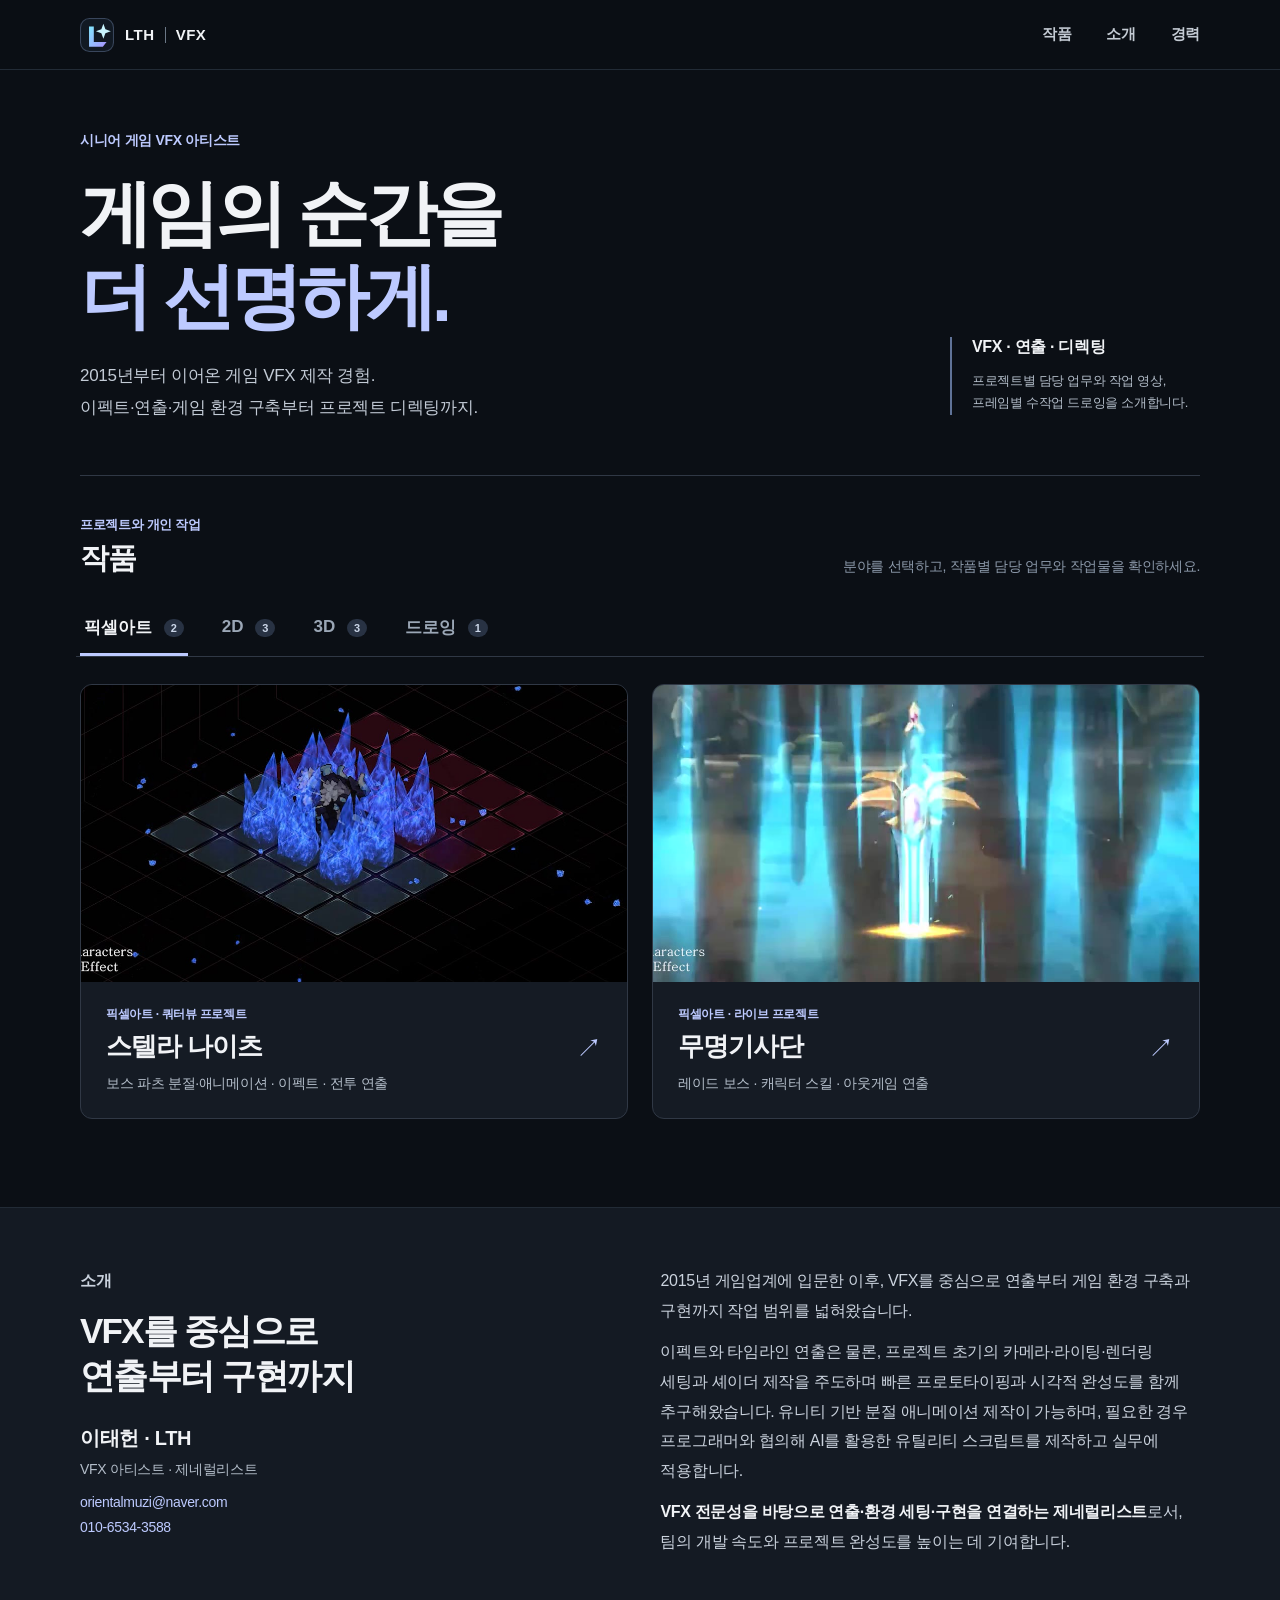
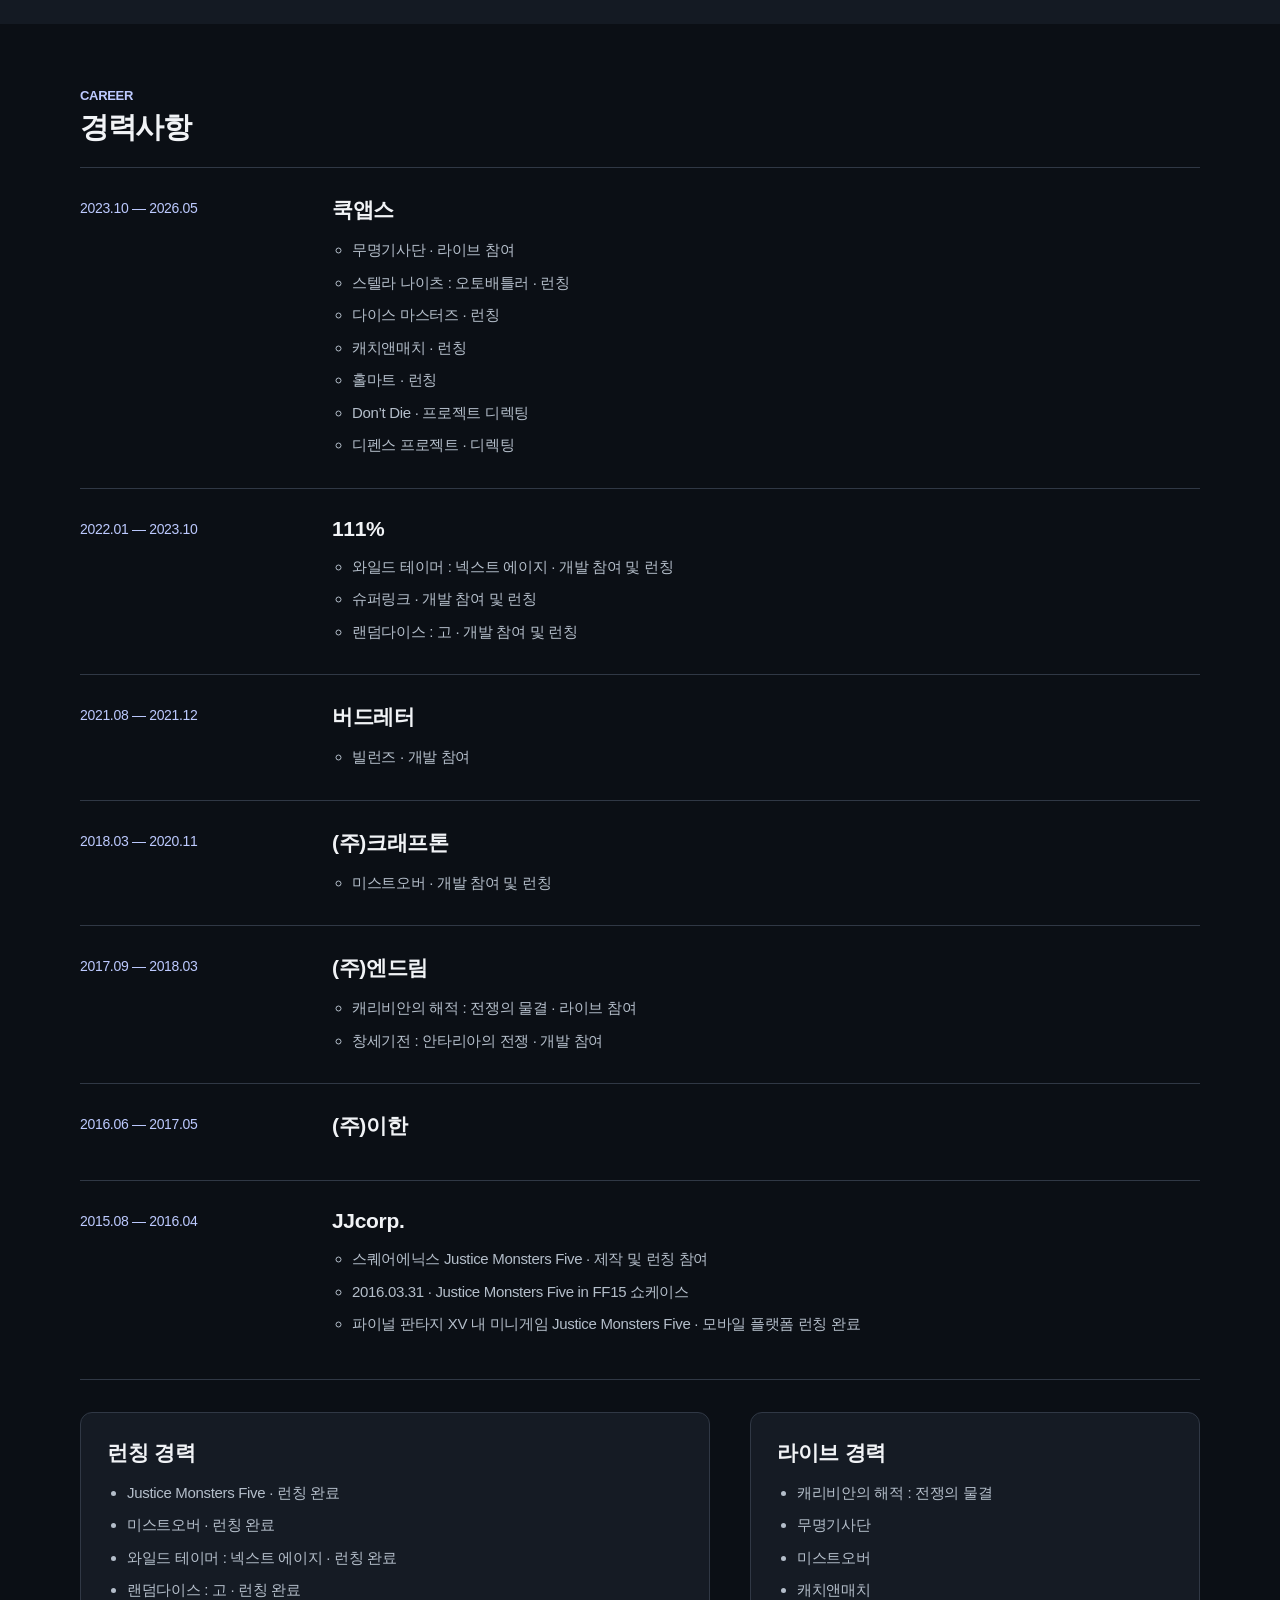
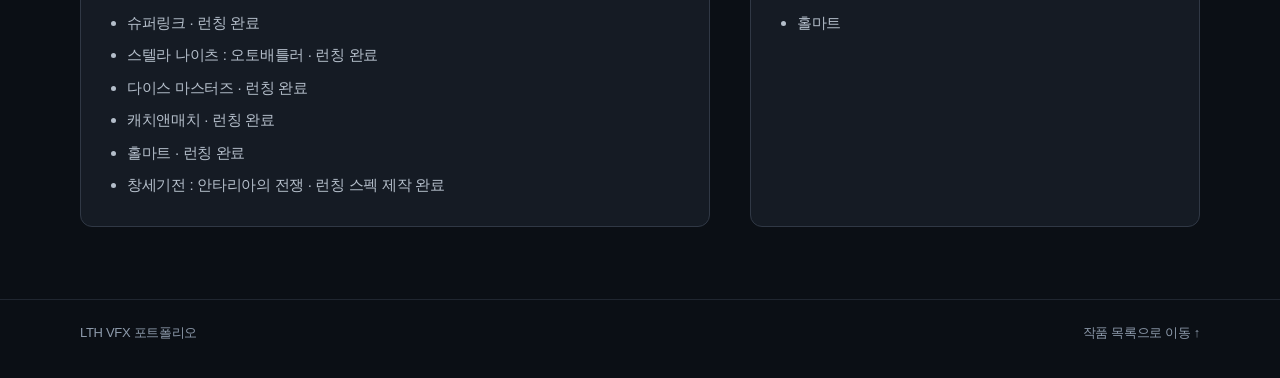
==== commit 17115adf: "Update pixel and 3D project card descriptions" ====
--- a/index.html
+++ b/index.html
@@ -3,7 +3,9 @@
 <meta charset="utf-8"/><meta content="width=device-width, initial-scale=1" name="viewport"/>
 <meta content="#0d1117" name="theme-color"/><meta content="시니어 게임 VFX 아티스트 포트폴리오. 주요 게임 프로젝트와 시각효과 및 연출 작업." name="description"/>
 <title>메인 | LTH VFX 포트폴리오</title>
-<link href="assets/style.css" rel="stylesheet"/><link href="assets/favicon.svg" rel="icon" type="image/svg+xml"/></head>
+<link href="assets/style.css" rel="stylesheet"/><link href="assets/favicon.svg" rel="icon" type="image/svg+xml"/>
+<script defer src="assets/analytics.js"></script>
+</head>
 <body><a class="skip" href="#main">본문 바로가기</a>
 <header class="site-header"><div class="container header-layout"><a aria-label="LTH VFX 포트폴리오 홈" class="brand" href="index.html"><img class="brand-mark" src="assets/lth-mark.svg" alt=""><span>LTH <span class="brand-divider"></span> VFX</span></a>
 <nav aria-label="주요 메뉴" class="top-nav"><a href="index.html#projects">작품</a><a href="index.html#profile">소개</a><a href="index.html#career">경력</a></nav></div></header>
@@ -23,16 +25,16 @@
 <button aria-controls="cat-drawing" aria-selected="false" class="tab" data-cat="drawing" id="tab-drawing" role="tab" type="button">드로잉 <small>1</small></button>
 </div>
 <div aria-labelledby="tab-pixel" class="tab-panel" id="cat-pixel" role="tabpanel">
-<div class="project-list"><a class="game-card" href="stella.html"><div class="game-image"><img alt="스텔라 나이츠 얼음 소환 연출" loading="lazy" src="assets/posters/stella_hero.jpg"/></div><div class="game-meta"><div><span class="game-type">픽셀아트 · 게임 VFX</span><h3>스텔라 나이츠</h3><p>보스 파츠 분절·애니메이션 · 이펙트 · 전투 연출</p></div><span aria-hidden="true" class="card-arrow">↗</span></div></a>
-<a class="game-card" href="knight.html"><div class="game-image"><img alt="무명기사단 검 소환 연출" loading="lazy" src="assets/posters/knight_hero.jpg"/></div><div class="game-meta"><div><span class="game-type">픽셀아트 · 게임 VFX</span><h3>무명기사단</h3><p>레이드 보스 · 캐릭터 스킬 · 아웃게임 연출</p></div><span aria-hidden="true" class="card-arrow">↗</span></div></a>
+<div class="project-list"><a class="game-card" href="stella.html"><div class="game-image"><img alt="스텔라 나이츠 얼음 소환 연출" loading="lazy" src="assets/posters/stella_hero.jpg"/></div><div class="game-meta"><div><span class="game-type">픽셀아트 · 쿼터뷰 프로젝트</span><h3>스텔라 나이츠</h3><p>보스 파츠 분절·애니메이션 · 이펙트 · 전투 연출</p></div><span aria-hidden="true" class="card-arrow">↗</span></div></a>
+<a class="game-card" href="knight.html"><div class="game-image"><img alt="무명기사단 검 소환 연출" loading="lazy" src="assets/posters/knight_hero.jpg"/></div><div class="game-meta"><div><span class="game-type">픽셀아트 · 라이브 프로젝트</span><h3>무명기사단</h3><p>레이드 보스 · 캐릭터 스킬 · 아웃게임 연출</p></div><span aria-hidden="true" class="card-arrow">↗</span></div></a>
 </div>
 </div>
-<div aria-labelledby="tab-2d" class="tab-panel" hidden="" id="cat-2d" role="tabpanel"><div class="project-list"><a class="game-card" href="dontdie.html"><div class="game-image"><img class="wholemart-cover" alt="Don’t Die 프로젝트 플레이 화면" loading="lazy" src="assets/posters/dontdie_feature.jpg"/></div><div class="game-meta"><div><span class="game-type">2D · 개발 기간 2개월</span><h3>Don’t Die</h3><p>프로젝트 디렉터 · 프로젝트 매니저 · 연출 · 이펙트</p></div><span aria-hidden="true" class="card-arrow">↗</span></div></a>
-<a class="game-card" href="dice.html"><div class="game-image"><img class="wholemart-cover" alt="다이스 마스터즈 제안서 타임라인 연출" loading="lazy" src="assets/posters/dice_proposal.jpg"/></div><div class="game-meta"><div><span class="game-type">2D · 캐주얼 게임</span><h3>다이스 마스터즈</h3><p>환경 세팅 · 타임라인 연출 · 이펙트 · 셰이더 · 애니메이션</p></div><span aria-hidden="true" class="card-arrow">↗</span></div></a>
-<a class="game-card" href="mistover.html"><div class="game-image"><img alt="미스트오버 스킬 공격 연출" loading="lazy" src="assets/posters/mistover_feature.jpg"/></div><div class="game-meta"><div><span class="game-type">2D · 게임 VFX</span><h3>미스트오버</h3><p>인게임·아웃게임 연출 및 이펙트 총괄</p></div><span aria-hidden="true" class="card-arrow">↗</span></div></a></div></div>
-<div aria-labelledby="tab-3d" class="tab-panel" hidden="" id="cat-3d" role="tabpanel"><div class="project-list"><a class="game-card" href="wholemart.html"><div class="game-image"><img class="wholemart-cover" alt="홀마트 3D 오브젝트 상호작용과 선풍기 아이템 연출" loading="lazy" src="assets/posters/wholemart_highlight.jpg"/></div><div class="game-meta"><div><span class="game-type">3D · 캐주얼 게임</span><h3>홀마트</h3><p>환경 세팅 · 연출 · 이펙트 · 셰이더 · 애니메이션 · 스크립트</p></div><span aria-hidden="true" class="card-arrow">↗</span></div></a>
-<a class="game-card" href="yahtzee.html"><div class="game-image"><img class="wholemart-cover" alt="얏찌 빙고 다이스 트리플 빙고 연출" loading="lazy" src="assets/posters/yahtzee_feature.jpg"/></div><div class="game-meta"><div><span class="game-type">3D · 캐주얼 게임</span><h3>얏찌 빙고 다이스</h3><p>환경 세팅 · 연출 · 이펙트 · 셰이더 · 애니메이션 · 3D 모델링</p></div><span aria-hidden="true" class="card-arrow">↗</span></div></a>
-<a class="game-card" href="antaria.html"><div class="game-image"><img alt="창세기전 : 안타리아의 전쟁의 대형 보스 화염 공격 장면" loading="lazy" src="assets/posters/antaria_hero.jpg"/></div><div class="game-meta"><div><span class="game-type">3D · 전투 및 시각효과</span><h3>창세기전 : 안타리아의 전쟁</h3><p>2017.09 ~ 2018.03 재직 · 캐릭터·보스·아웃게임 스킬 이펙트</p></div><span aria-hidden="true" class="card-arrow">↗</span></div></a></div></div>
+<div aria-labelledby="tab-2d" class="tab-panel" hidden="" id="cat-2d" role="tabpanel"><div class="project-list"><a class="game-card" href="dontdie.html"><div class="game-image"><img class="wholemart-cover" alt="Don’t Die 프로젝트 플레이 화면" loading="lazy" src="assets/posters/dontdie_feature.jpg"/></div><div class="game-meta"><div><span class="game-type">2D · 디렉팅 프로젝트</span><h3>Don’t Die</h3><p>프로젝트 디렉터 · 프로젝트 매니저 · 연출 · 이펙트</p></div><span aria-hidden="true" class="card-arrow">↗</span></div></a>
+<a class="game-card" href="dice.html"><div class="game-image"><img class="wholemart-cover" alt="다이스 마스터즈 제안서 타임라인 연출" loading="lazy" src="assets/posters/dice_proposal.jpg"/></div><div class="game-meta"><div><span class="game-type">2D · 캐주얼 다이스 대전 액션게임</span><h3>다이스 마스터즈</h3><p>환경 세팅 · 타임라인 연출 · 이펙트 · 셰이더 · 애니메이션</p></div><span aria-hidden="true" class="card-arrow">↗</span></div></a>
+<a class="game-card" href="mistover.html"><div class="game-image"><img alt="미스트오버 스킬 공격 연출" loading="lazy" src="assets/posters/mistover_feature.jpg"/></div><div class="game-meta"><div><span class="game-type">2D · PC 스팀 프로젝트</span><h3>미스트오버</h3><p>인게임·아웃게임 연출 및 이펙트 총괄</p></div><span aria-hidden="true" class="card-arrow">↗</span></div></a></div></div>
+<div aria-labelledby="tab-3d" class="tab-panel" hidden="" id="cat-3d" role="tabpanel"><div class="project-list"><a class="game-card" href="wholemart.html"><div class="game-image"><img class="wholemart-cover" alt="홀마트 3D 오브젝트 상호작용과 선풍기 아이템 연출" loading="lazy" src="assets/posters/wholemart_highlight.jpg"/></div><div class="game-meta"><div><span class="game-type">3D · 캐주얼 퍼즐 프로젝트</span><h3>홀마트</h3><p>환경 세팅 · 연출 · 이펙트 · 셰이더 · 애니메이션 · 스크립트</p></div><span aria-hidden="true" class="card-arrow">↗</span></div></a>
+<a class="game-card" href="yahtzee.html"><div class="game-image"><img class="wholemart-cover" alt="얏찌 빙고 다이스 트리플 빙고 연출" loading="lazy" src="assets/posters/yahtzee_feature.jpg"/></div><div class="game-meta"><div><span class="game-type">3D · 캐주얼 퍼즐 프로젝트</span><h3>얏찌 빙고 다이스</h3><p>환경 세팅 · 연출 · 이펙트 · 셰이더 · 애니메이션 · 3D 모델링</p></div><span aria-hidden="true" class="card-arrow">↗</span></div></a>
+<a class="game-card" href="antaria.html"><div class="game-image"><img alt="창세기전 : 안타리아의 전쟁의 대형 보스 화염 공격 장면" loading="lazy" src="assets/posters/antaria_hero.jpg"/></div><div class="game-meta"><div><span class="game-type">3D · 모바일 RPG 프로젝트</span><h3>창세기전 : 안타리아의 전쟁</h3><p>캐릭터·보스·아웃게임 스킬 이펙트</p></div><span aria-hidden="true" class="card-arrow">↗</span></div></a></div></div>
 <div aria-labelledby="tab-drawing" class="tab-panel" hidden id="cat-drawing" role="tabpanel"><div class="project-list"><a class="game-card" href="drawing.html"><div class="game-image"><img alt="수작업 스프라이트 시퀀스 드로잉" loading="lazy" src="assets/posters/sprites_reel.jpg"/></div><div class="game-meta"><div><span class="game-type">드로잉 · 프레임별 수작업</span><h3>스프라이트 시퀀스</h3><p>Aseprite 도트 시퀀스 · SketchBook 드로잉 이펙트</p></div><span aria-hidden="true" class="card-arrow">↗</span></div></a></div></div>
 </section>
 <section class="profile-section" id="profile"><div class="container profile-layout"><div><p class="section-kicker">소개</p><h2>VFX를 중심으로<br/>연출부터 구현까지</h2><div class="profile-contact"><strong>이태헌 · LTH</strong><span>VFX 아티스트 · 제네럴리스트</span><a href="mailto:orientalmuzi@naver.com">orientalmuzi@naver.com</a><a href="tel:+821065343588">010-6534-3588</a></div></div><div><p>2015년 게임업계에 입문한 이후, VFX를 중심으로 연출부터 게임 환경 구축과 구현까지 작업 범위를 넓혀왔습니다.</p><p>이펙트와 타임라인 연출은 물론, 프로젝트 초기의 카메라·라이팅·렌더링 세팅과 셰이더 제작을 주도하며 빠른 프로토타이핑과 시각적 완성도를 함께 추구해왔습니다. 유니티 기반 분절 애니메이션 제작이 가능하며, 필요한 경우 프로그래머와 협의해 AI를 활용한 유틸리티 스크립트를 제작하고 실무에 적용합니다.</p><p><strong>VFX 전문성을 바탕으로 연출·환경 세팅·구현을 연결하는 제네럴리스트</strong>로서, 팀의 개발 속도와 프로젝트 완성도를 높이는 데 기여합니다.</p></div></div></section>
